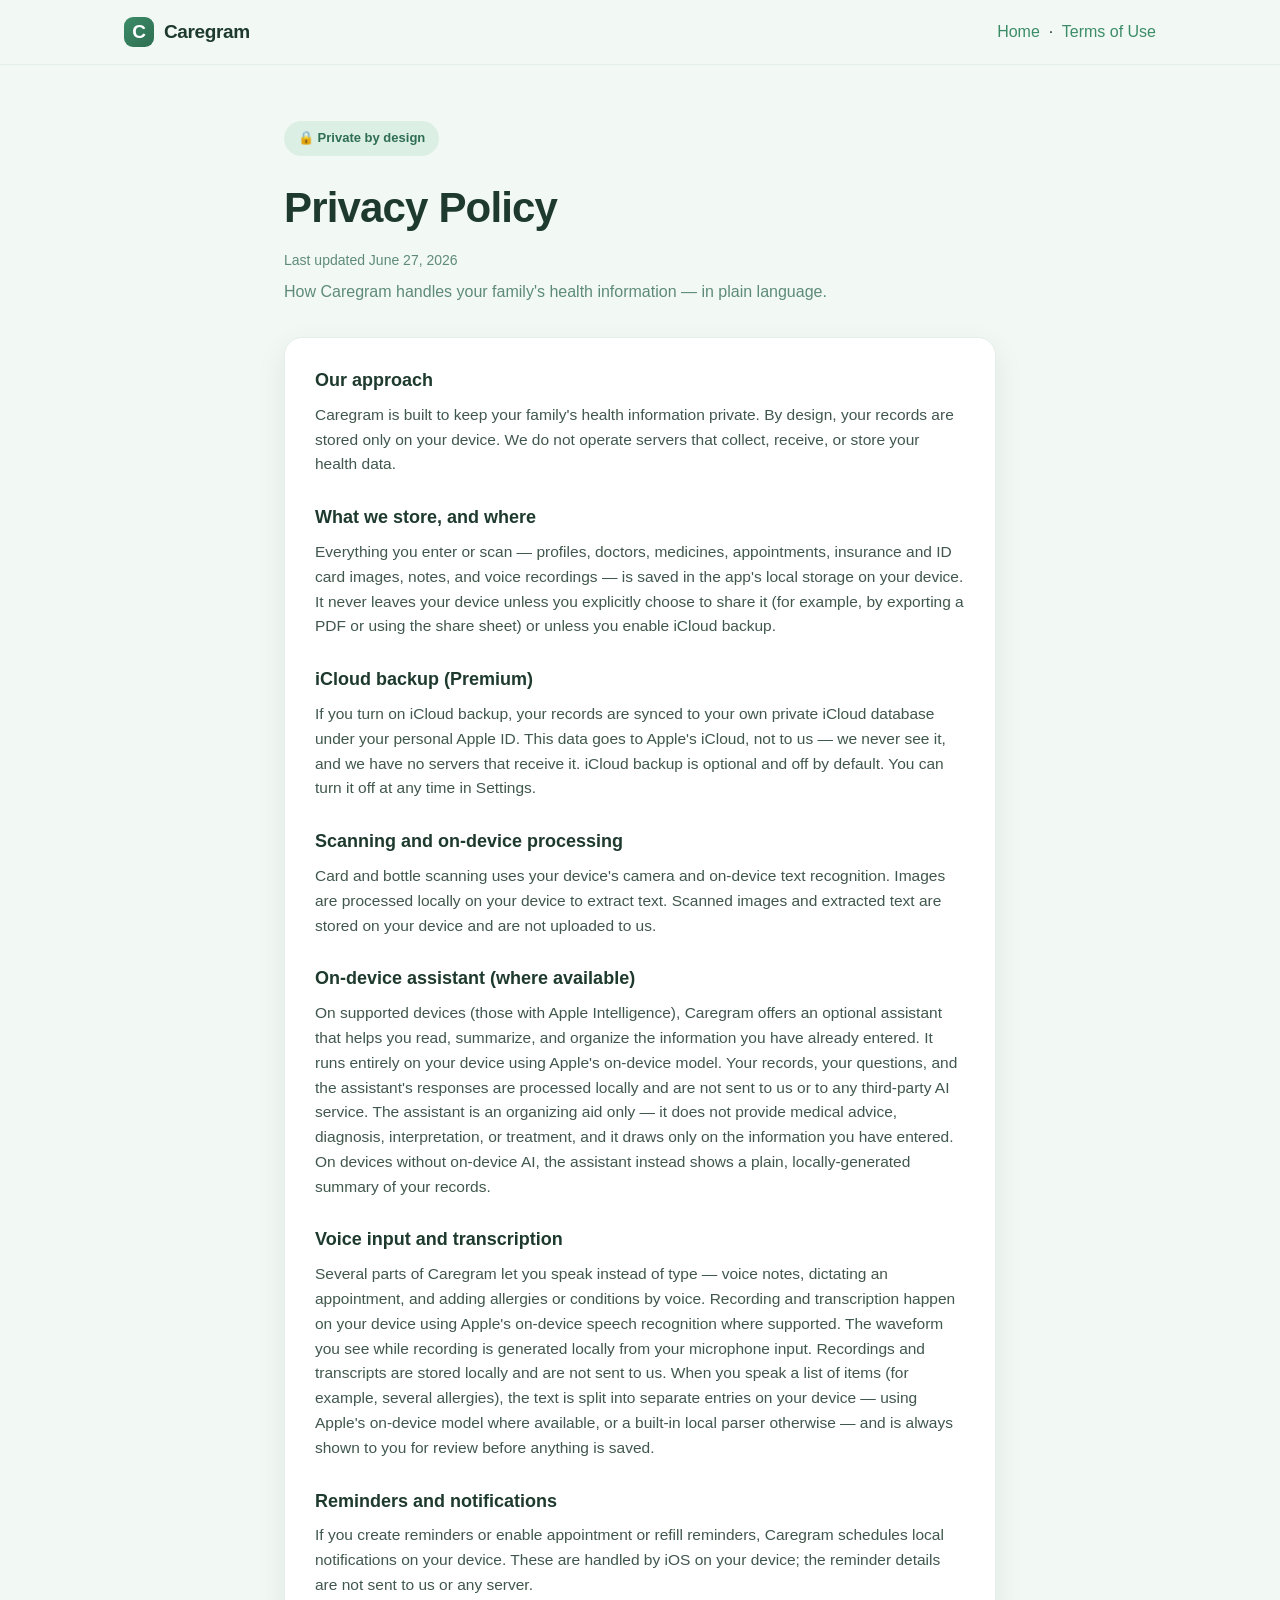
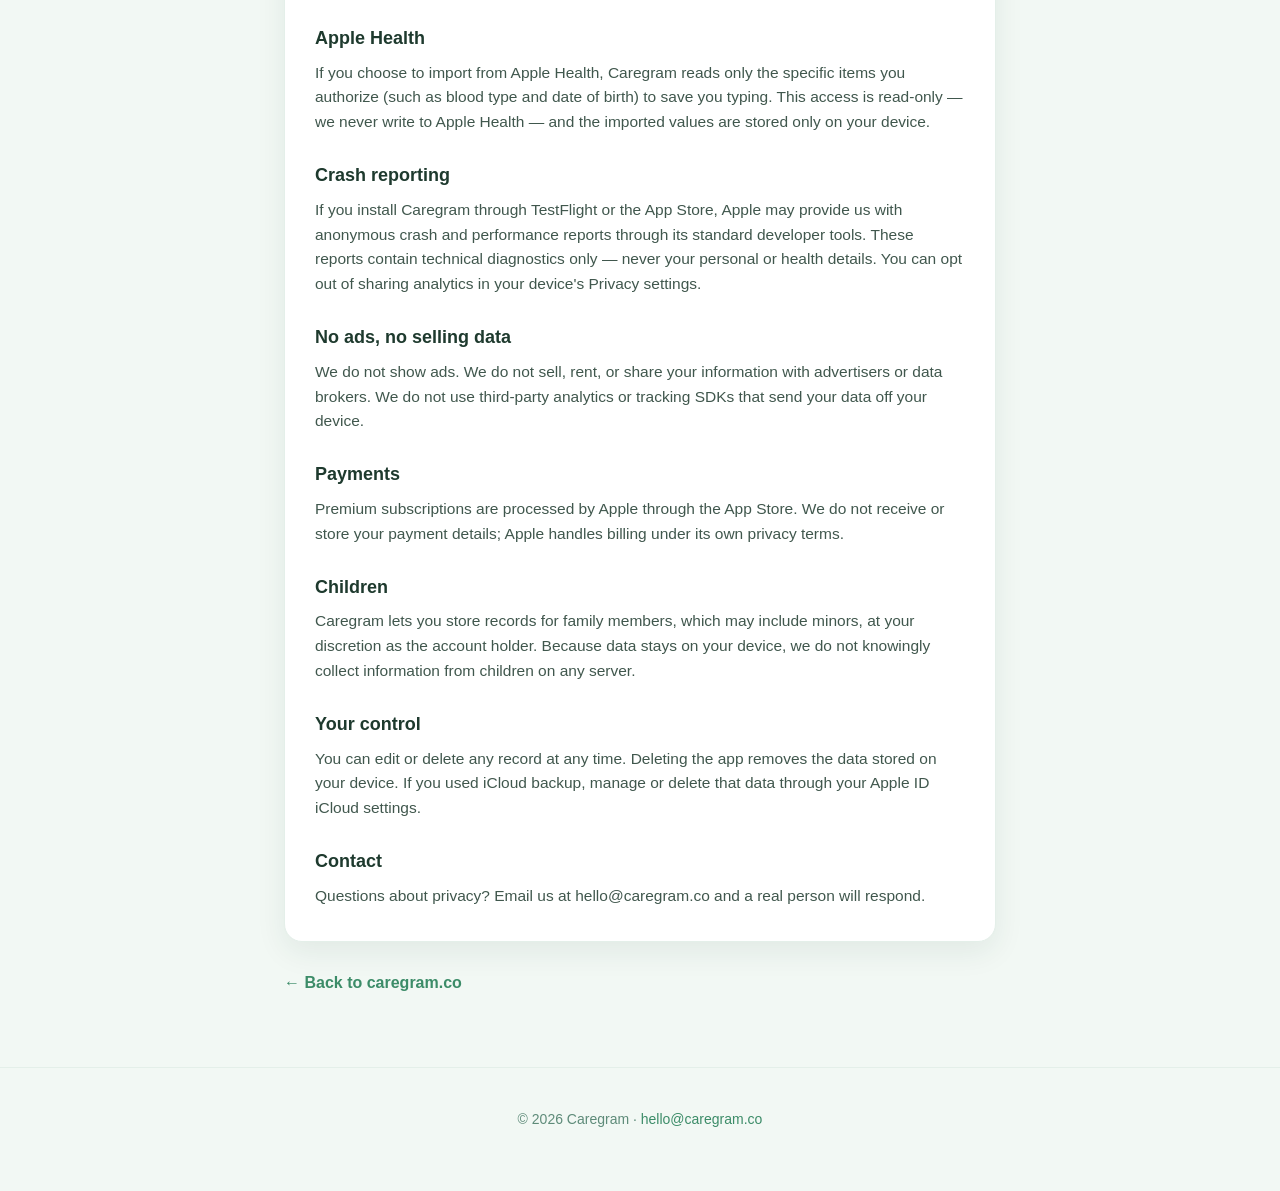
==== privacy.html @ 365a74b4 "added index pages" ====
<!DOCTYPE html>
<html lang="en">
<head>
<meta charset="utf-8">
<meta name="viewport" content="width=device-width, initial-scale=1">
<title>Caregram — Privacy Policy</title>
<meta name="description" content="Caregram Privacy Policy: How Caregram handles your family's health information — in plain language.">
<style>
  :root{--bg:#F2F8F4;--card:#FFFFFF;--ink:#1E3A2E;--sage:#5E8B79;--emerald:#3C8C68;--emerald-dark:#2E6E51;--mint:#DCEFE5;--hairline:#E4EFE9;--shadow:0 10px 30px rgba(30,58,46,.08)}
  *{box-sizing:border-box;margin:0;padding:0}
  html{scroll-behavior:smooth}
  body{font-family:-apple-system,BlinkMacSystemFont,"Segoe UI",Roboto,Helvetica,Arial,sans-serif;color:var(--ink);background:var(--bg);line-height:1.6;-webkit-font-smoothing:antialiased}
  a{color:var(--emerald);text-decoration:none}a:hover{text-decoration:underline}
  .wrap{max-width:760px;margin:0 auto;padding:0 24px}
  header.nav{position:sticky;top:0;z-index:50;background:rgba(242,248,244,.85);backdrop-filter:saturate(160%) blur(12px);border-bottom:1px solid var(--hairline)}
  .nav-inner{display:flex;align-items:center;justify-content:space-between;height:64px;max-width:1080px;margin:0 auto;padding:0 24px}
  .brand{display:flex;align-items:center;gap:10px;font-weight:800;font-size:19px;letter-spacing:-.02em;color:var(--ink)}
  .logo{width:30px;height:30px;border-radius:9px;background:linear-gradient(135deg,var(--emerald),var(--emerald-dark));display:grid;place-items:center;color:#fff;font-weight:800}
  .doc{padding:56px 0 72px}
  .pill{display:inline-flex;align-items:center;gap:8px;background:var(--mint);color:var(--emerald-dark);font-size:13px;font-weight:600;padding:7px 14px;border-radius:999px;margin-bottom:18px}
  h1{font-size:clamp(30px,5vw,42px);letter-spacing:-.02em;margin-bottom:8px;font-weight:800}
  .updated{color:var(--sage);font-size:14px;margin-bottom:8px}
  .intro{color:var(--sage);font-size:16px;margin-bottom:32px}
  .card{background:var(--card);border:1px solid var(--hairline);border-radius:18px;padding:28px 30px;box-shadow:var(--shadow)}
  h2{font-size:18px;margin:26px 0 8px;font-weight:700}
  h2:first-child{margin-top:0}
  p.body{color:rgba(30,58,46,.85);font-size:15.5px;margin-bottom:4px}
  .back{display:inline-flex;align-items:center;gap:6px;margin-top:28px;font-weight:600}
  footer{padding:40px 0 60px;color:var(--sage);font-size:14px;text-align:center;border-top:1px solid var(--hairline)}
</style>
</head>
<body>
<header class="nav">
  <div class="nav-inner">
    <a class="brand" href="/"><span class="logo">C</span> Caregram</a>
    <nav><a href="/">Home</a> &nbsp;·&nbsp; <a href="/terms.html">Terms of Use</a></nav>
  </div>
</header>
<main class="doc">
  <div class="wrap">
    <span class="pill">🔒 Private by design</span>
    <h1>Privacy Policy</h1>
    <p class="updated">Last updated June 27, 2026</p>
    <p class="intro">How Caregram handles your family&#x27;s health information — in plain language.</p>
    <div class="card">
      <h2>Our approach</h2>
      <p class="body">Caregram is built to keep your family&#x27;s health information private. By design, your records are stored only on your device. We do not operate servers that collect, receive, or store your health data.</p>
      <h2>What we store, and where</h2>
      <p class="body">Everything you enter or scan — profiles, doctors, medicines, appointments, insurance and ID card images, notes, and voice recordings — is saved in the app&#x27;s local storage on your device. It never leaves your device unless you explicitly choose to share it (for example, by exporting a PDF or using the share sheet) or unless you enable iCloud backup.</p>
      <h2>iCloud backup (Premium)</h2>
      <p class="body">If you turn on iCloud backup, your records are synced to your own private iCloud database under your personal Apple ID. This data goes to Apple&#x27;s iCloud, not to us — we never see it, and we have no servers that receive it. iCloud backup is optional and off by default. You can turn it off at any time in Settings.</p>
      <h2>Scanning and on-device processing</h2>
      <p class="body">Card and bottle scanning uses your device&#x27;s camera and on-device text recognition. Images are processed locally on your device to extract text. Scanned images and extracted text are stored on your device and are not uploaded to us.</p>
      <h2>On-device assistant (where available)</h2>
      <p class="body">On supported devices (those with Apple Intelligence), Caregram offers an optional assistant that helps you read, summarize, and organize the information you have already entered. It runs entirely on your device using Apple&#x27;s on-device model. Your records, your questions, and the assistant&#x27;s responses are processed locally and are not sent to us or to any third-party AI service. The assistant is an organizing aid only — it does not provide medical advice, diagnosis, interpretation, or treatment, and it draws only on the information you have entered. On devices without on-device AI, the assistant instead shows a plain, locally-generated summary of your records.</p>
      <h2>Voice input and transcription</h2>
      <p class="body">Several parts of Caregram let you speak instead of type — voice notes, dictating an appointment, and adding allergies or conditions by voice. Recording and transcription happen on your device using Apple&#x27;s on-device speech recognition where supported. The waveform you see while recording is generated locally from your microphone input. Recordings and transcripts are stored locally and are not sent to us. When you speak a list of items (for example, several allergies), the text is split into separate entries on your device — using Apple&#x27;s on-device model where available, or a built-in local parser otherwise — and is always shown to you for review before anything is saved.</p>
      <h2>Reminders and notifications</h2>
      <p class="body">If you create reminders or enable appointment or refill reminders, Caregram schedules local notifications on your device. These are handled by iOS on your device; the reminder details are not sent to us or any server.</p>
      <h2>Apple Health</h2>
      <p class="body">If you choose to import from Apple Health, Caregram reads only the specific items you authorize (such as blood type and date of birth) to save you typing. This access is read-only — we never write to Apple Health — and the imported values are stored only on your device.</p>
      <h2>Crash reporting</h2>
      <p class="body">If you install Caregram through TestFlight or the App Store, Apple may provide us with anonymous crash and performance reports through its standard developer tools. These reports contain technical diagnostics only — never your personal or health details. You can opt out of sharing analytics in your device&#x27;s Privacy settings.</p>
      <h2>No ads, no selling data</h2>
      <p class="body">We do not show ads. We do not sell, rent, or share your information with advertisers or data brokers. We do not use third-party analytics or tracking SDKs that send your data off your device.</p>
      <h2>Payments</h2>
      <p class="body">Premium subscriptions are processed by Apple through the App Store. We do not receive or store your payment details; Apple handles billing under its own privacy terms.</p>
      <h2>Children</h2>
      <p class="body">Caregram lets you store records for family members, which may include minors, at your discretion as the account holder. Because data stays on your device, we do not knowingly collect information from children on any server.</p>
      <h2>Your control</h2>
      <p class="body">You can edit or delete any record at any time. Deleting the app removes the data stored on your device. If you used iCloud backup, manage or delete that data through your Apple ID iCloud settings.</p>
      <h2>Contact</h2>
      <p class="body">Questions about privacy? Email us at hello@caregram.co and a real person will respond.</p>
    </div>
    <a class="back" href="/">← Back to caregram.co</a>
  </div>
</main>
<footer>
  <div class="wrap">© 2026 Caregram · <a href="mailto:hello@caregram.co">hello@caregram.co</a></div>
</footer>
</body>
</html>
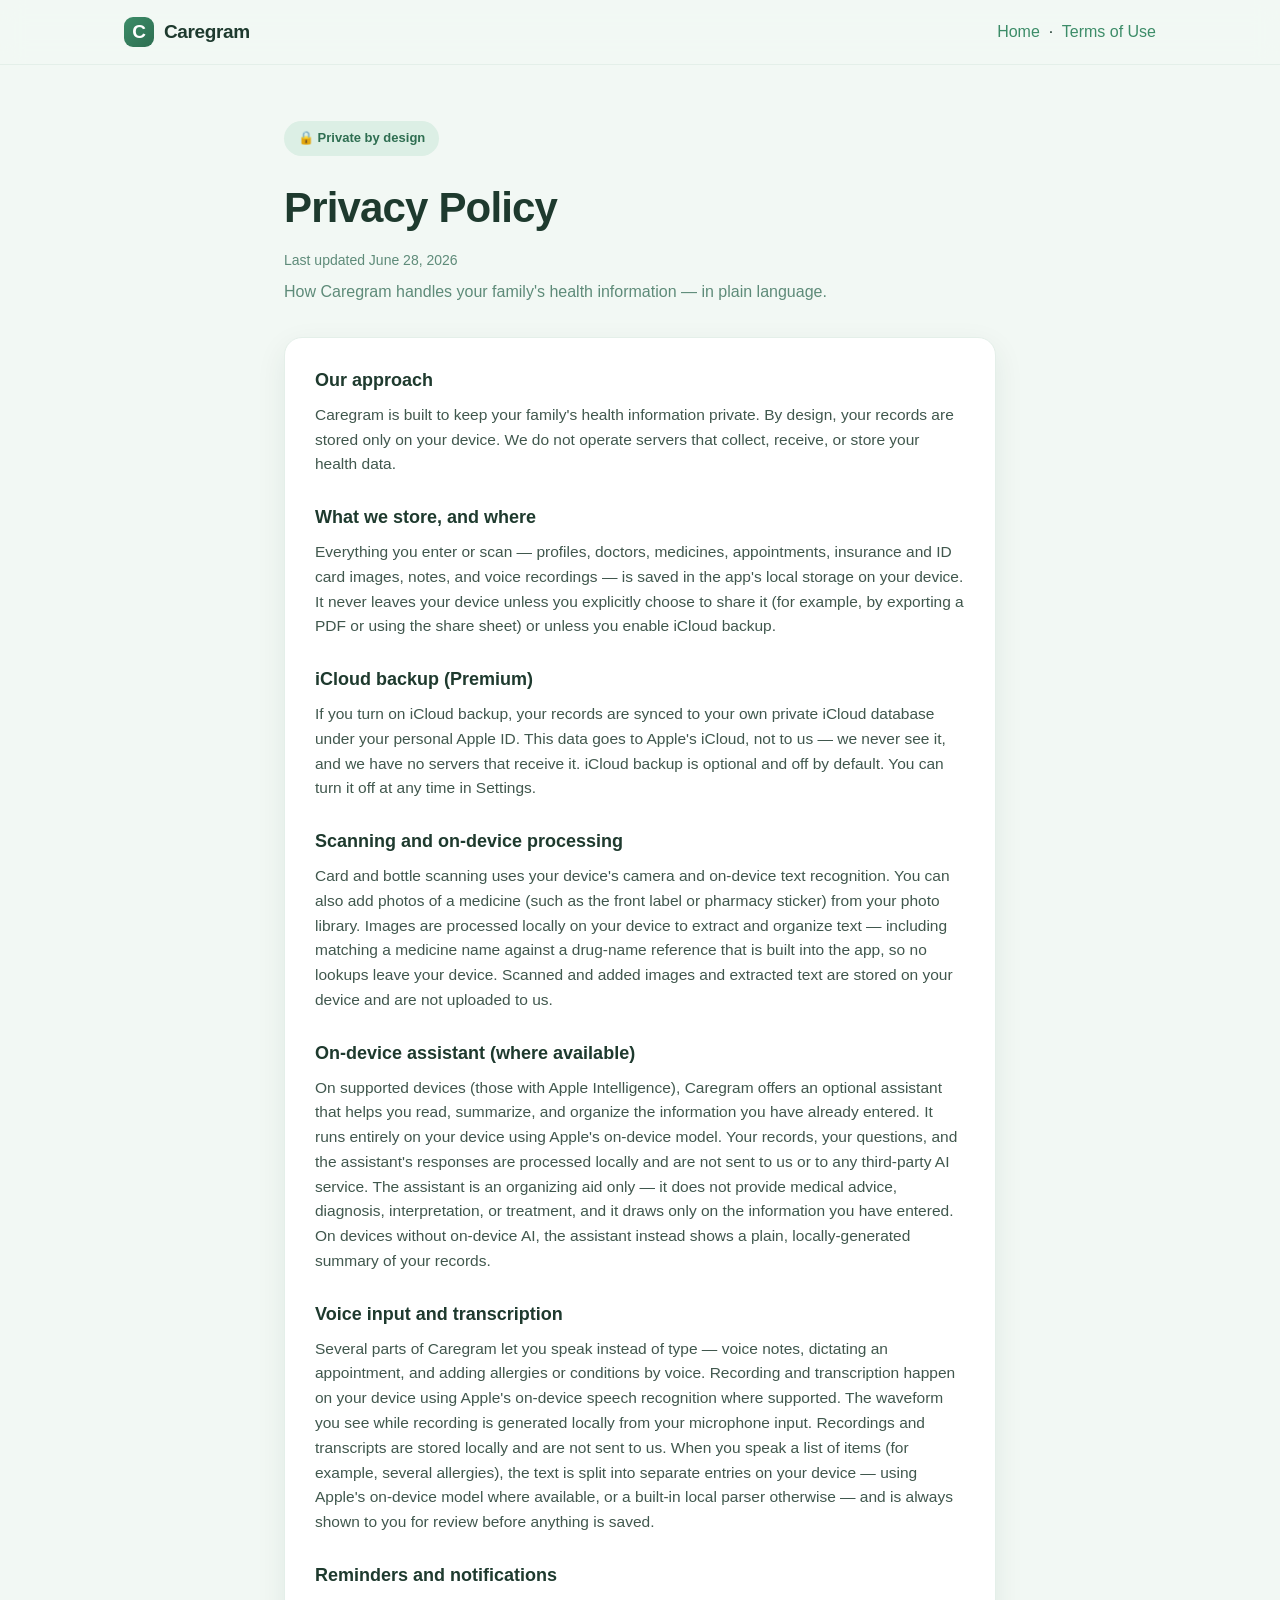
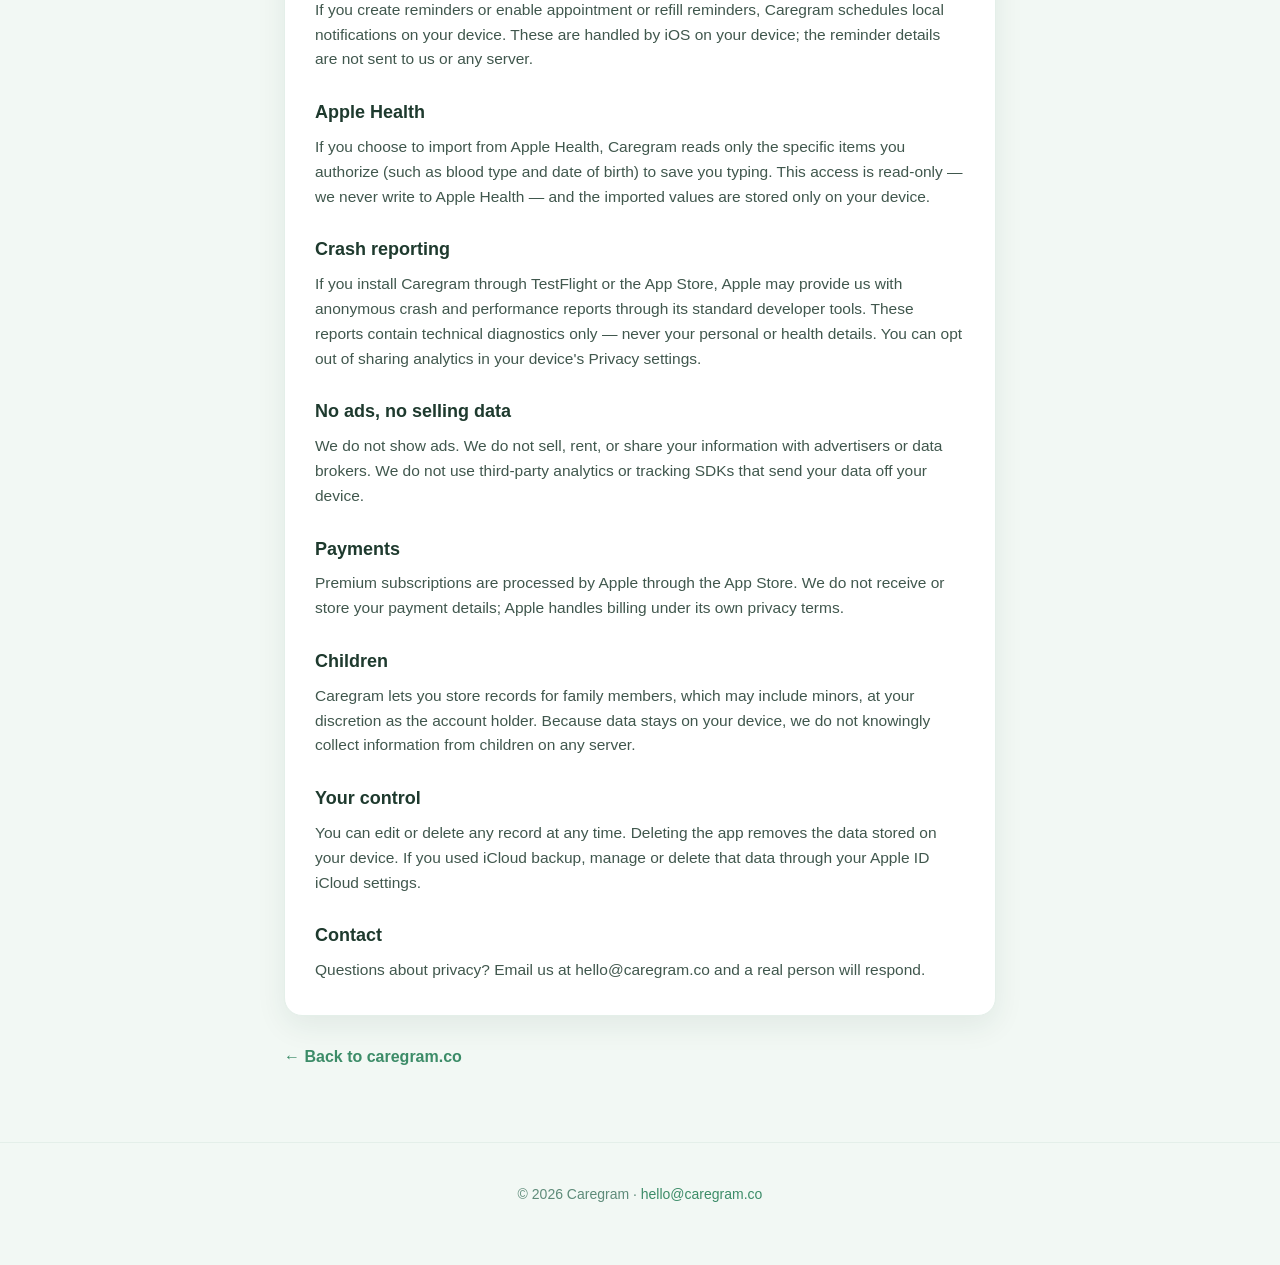
==== commit 9e36fac2: "updated privacy for v1.1" ====
--- a/privacy.html
+++ b/privacy.html
@@ -32,15 +32,15 @@
 <body>
 <header class="nav">
   <div class="nav-inner">
-    <a class="brand" href="/"><span class="logo">C</span> Caregram</a>
-    <nav><a href="/">Home</a> &nbsp;·&nbsp; <a href="/terms.html">Terms of Use</a></nav>
+    <a class="brand" href="index.html"><span class="logo">C</span> Caregram</a>
+    <nav><a href="index.html">Home</a> &nbsp;·&nbsp; <a href="terms.html">Terms of Use</a></nav>
   </div>
 </header>
 <main class="doc">
   <div class="wrap">
     <span class="pill">🔒 Private by design</span>
     <h1>Privacy Policy</h1>
-    <p class="updated">Last updated June 27, 2026</p>
+    <p class="updated">Last updated June 28, 2026</p>
     <p class="intro">How Caregram handles your family&#x27;s health information — in plain language.</p>
     <div class="card">
       <h2>Our approach</h2>
@@ -50,7 +50,7 @@
       <h2>iCloud backup (Premium)</h2>
       <p class="body">If you turn on iCloud backup, your records are synced to your own private iCloud database under your personal Apple ID. This data goes to Apple&#x27;s iCloud, not to us — we never see it, and we have no servers that receive it. iCloud backup is optional and off by default. You can turn it off at any time in Settings.</p>
       <h2>Scanning and on-device processing</h2>
-      <p class="body">Card and bottle scanning uses your device&#x27;s camera and on-device text recognition. Images are processed locally on your device to extract text. Scanned images and extracted text are stored on your device and are not uploaded to us.</p>
+      <p class="body">Card and bottle scanning uses your device&#x27;s camera and on-device text recognition. You can also add photos of a medicine (such as the front label or pharmacy sticker) from your photo library. Images are processed locally on your device to extract and organize text — including matching a medicine name against a drug-name reference that is built into the app, so no lookups leave your device. Scanned and added images and extracted text are stored on your device and are not uploaded to us.</p>
       <h2>On-device assistant (where available)</h2>
       <p class="body">On supported devices (those with Apple Intelligence), Caregram offers an optional assistant that helps you read, summarize, and organize the information you have already entered. It runs entirely on your device using Apple&#x27;s on-device model. Your records, your questions, and the assistant&#x27;s responses are processed locally and are not sent to us or to any third-party AI service. The assistant is an organizing aid only — it does not provide medical advice, diagnosis, interpretation, or treatment, and it draws only on the information you have entered. On devices without on-device AI, the assistant instead shows a plain, locally-generated summary of your records.</p>
       <h2>Voice input and transcription</h2>
@@ -72,7 +72,7 @@
       <h2>Contact</h2>
       <p class="body">Questions about privacy? Email us at hello@caregram.co and a real person will respond.</p>
     </div>
-    <a class="back" href="/">← Back to caregram.co</a>
+    <a class="back" href="index.html">← Back to caregram.co</a>
   </div>
 </main>
 <footer>
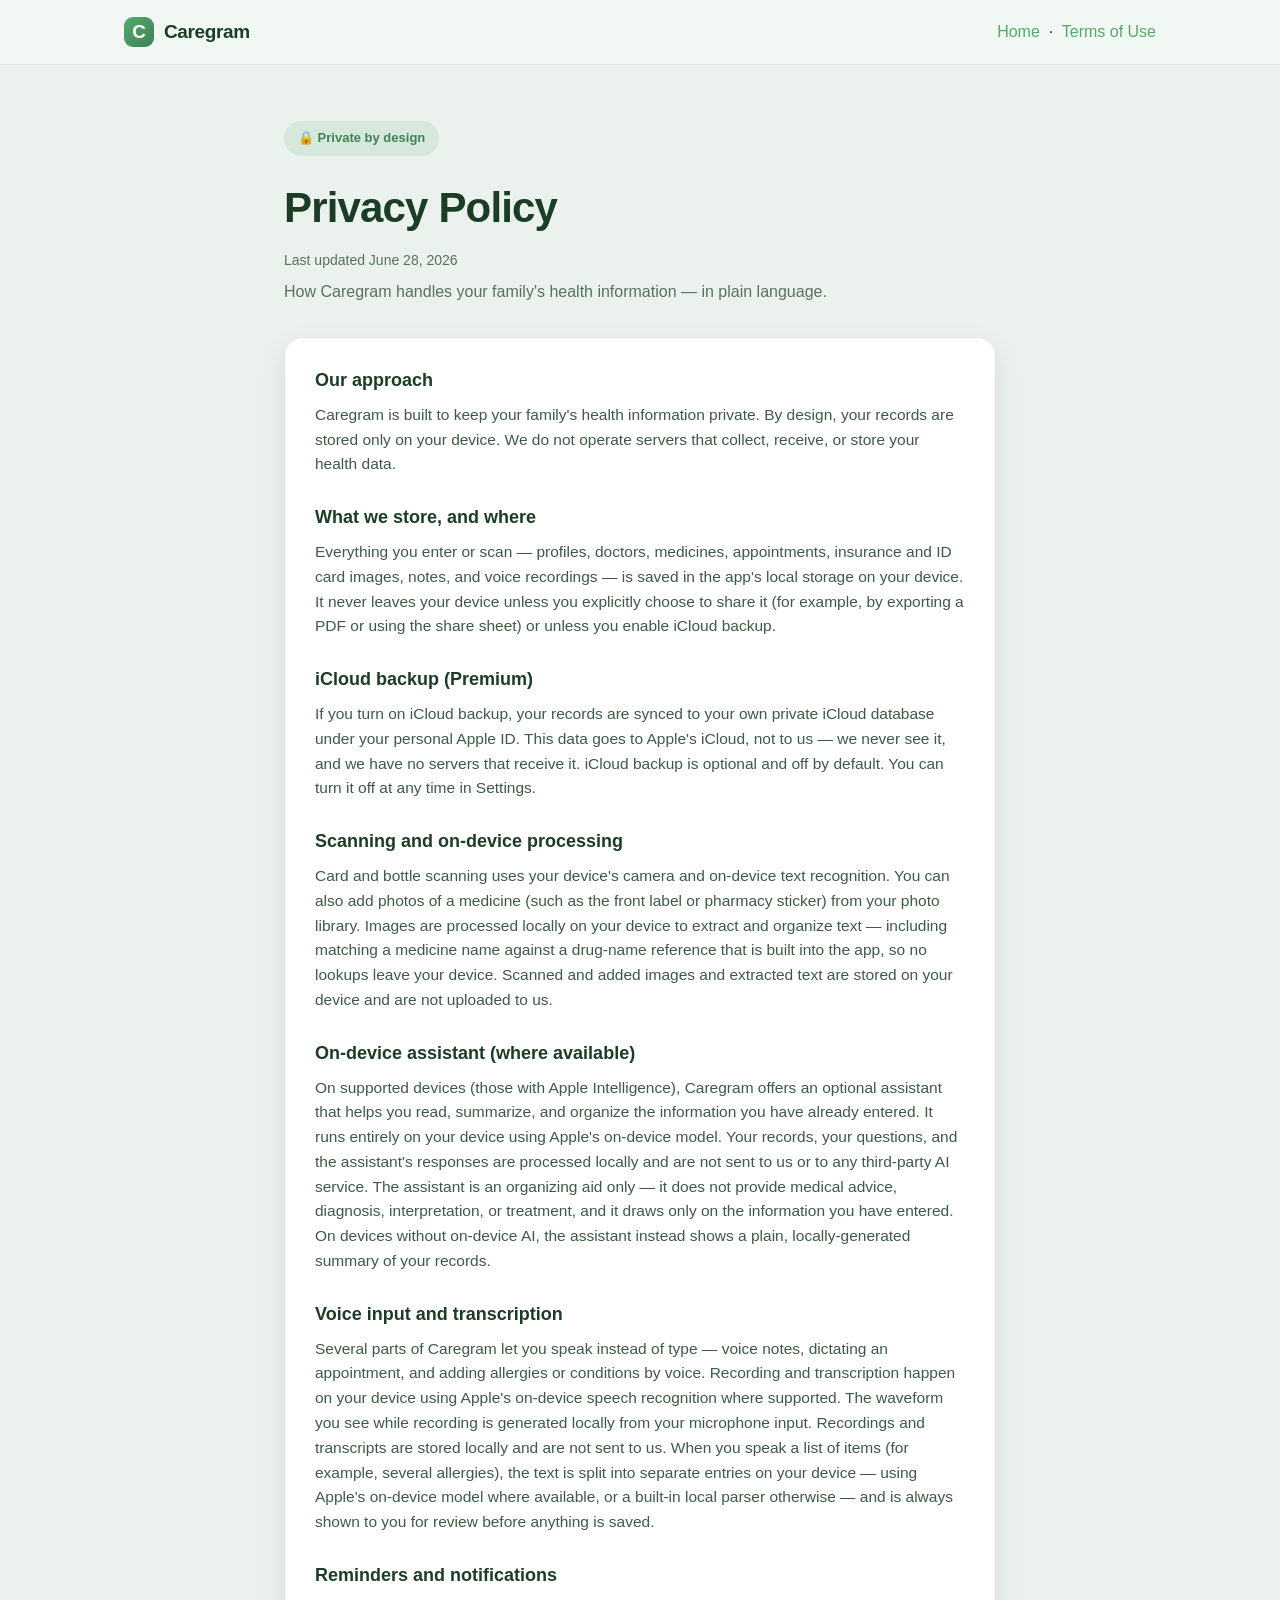
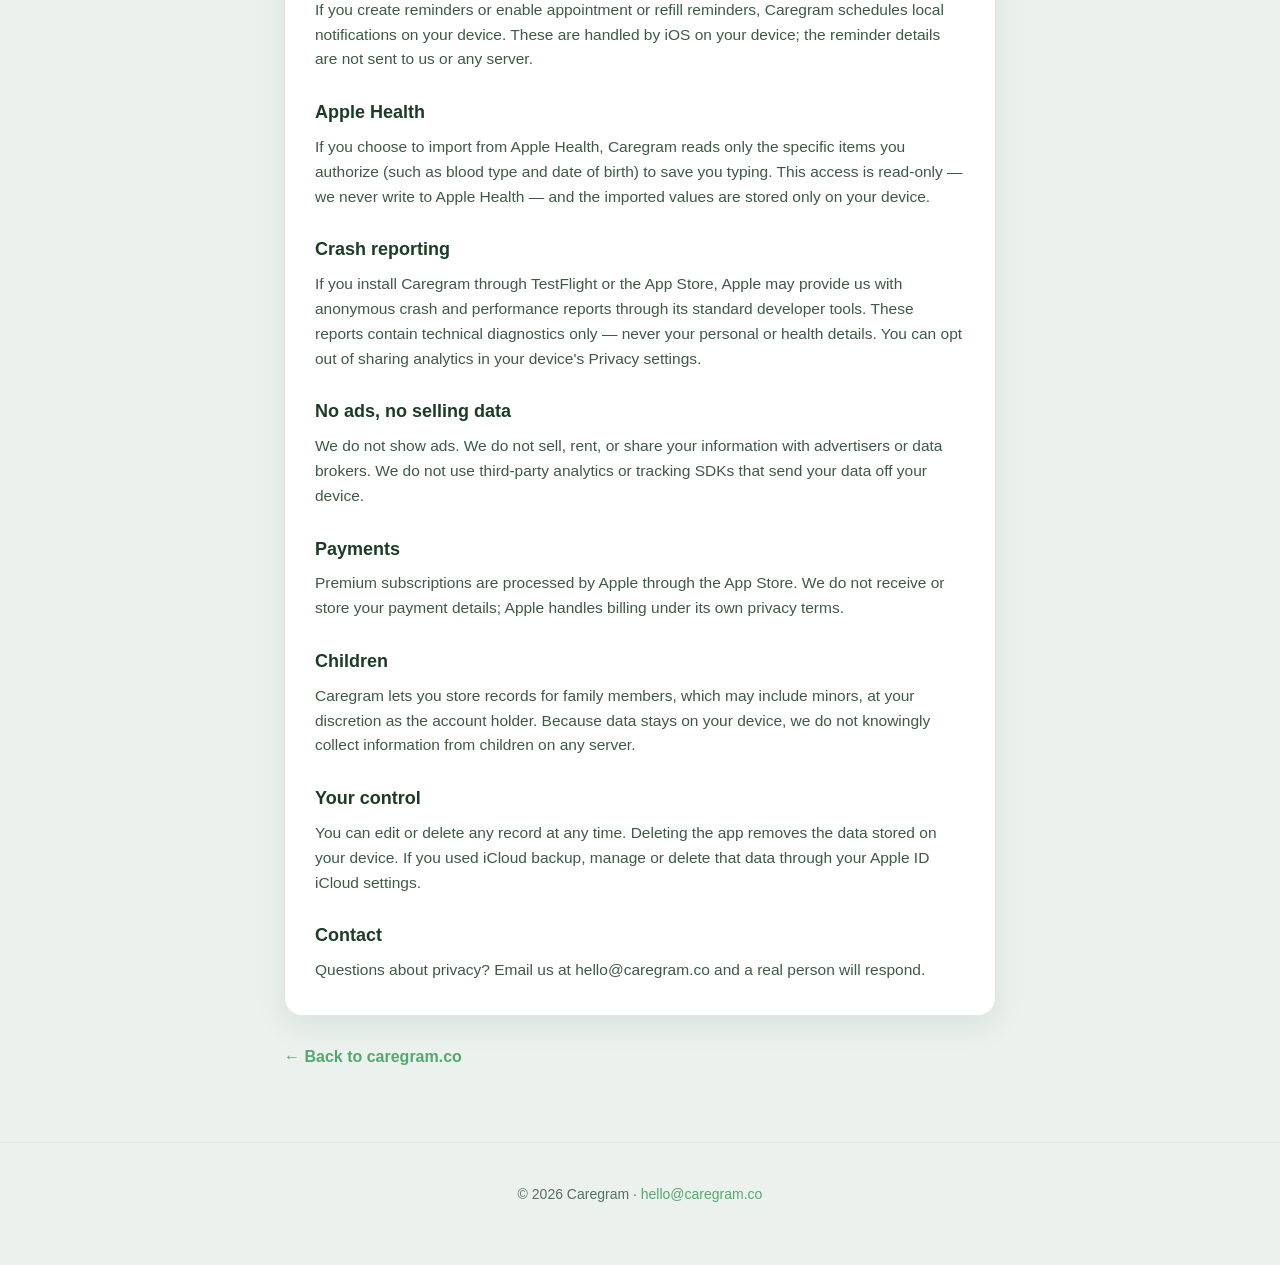
==== commit 9646305c: "updated the website theme" ====
--- a/privacy.html
+++ b/privacy.html
@@ -6,7 +6,7 @@
 <title>Caregram — Privacy Policy</title>
 <meta name="description" content="Caregram Privacy Policy: How Caregram handles your family's health information — in plain language.">
 <style>
-  :root{--bg:#F2F8F4;--card:#FFFFFF;--ink:#1E3A2E;--sage:#5E8B79;--emerald:#3C8C68;--emerald-dark:#2E6E51;--mint:#DCEFE5;--hairline:#E4EFE9;--shadow:0 10px 30px rgba(30,58,46,.08)}
+  :root{--bg:#EBF1ED;--card:#FFFFFF;--ink:#1B3D25;--sage:#58715F;--emerald:#55A86C;--emerald-dark:#3E8355;--mint:#D6E8DC;--hairline:#E1E7E2;--shadow:0 10px 30px rgba(27,61,37,.08)}
   *{box-sizing:border-box;margin:0;padding:0}
   html{scroll-behavior:smooth}
   body{font-family:-apple-system,BlinkMacSystemFont,"Segoe UI",Roboto,Helvetica,Arial,sans-serif;color:var(--ink);background:var(--bg);line-height:1.6;-webkit-font-smoothing:antialiased}
@@ -24,7 +24,7 @@
   .card{background:var(--card);border:1px solid var(--hairline);border-radius:18px;padding:28px 30px;box-shadow:var(--shadow)}
   h2{font-size:18px;margin:26px 0 8px;font-weight:700}
   h2:first-child{margin-top:0}
-  p.body{color:rgba(30,58,46,.85);font-size:15.5px;margin-bottom:4px}
+  p.body{color:rgba(27,61,37,.85);font-size:15.5px;margin-bottom:4px}
   .back{display:inline-flex;align-items:center;gap:6px;margin-top:28px;font-weight:600}
   footer{padding:40px 0 60px;color:var(--sage);font-size:14px;text-align:center;border-top:1px solid var(--hairline)}
 </style>
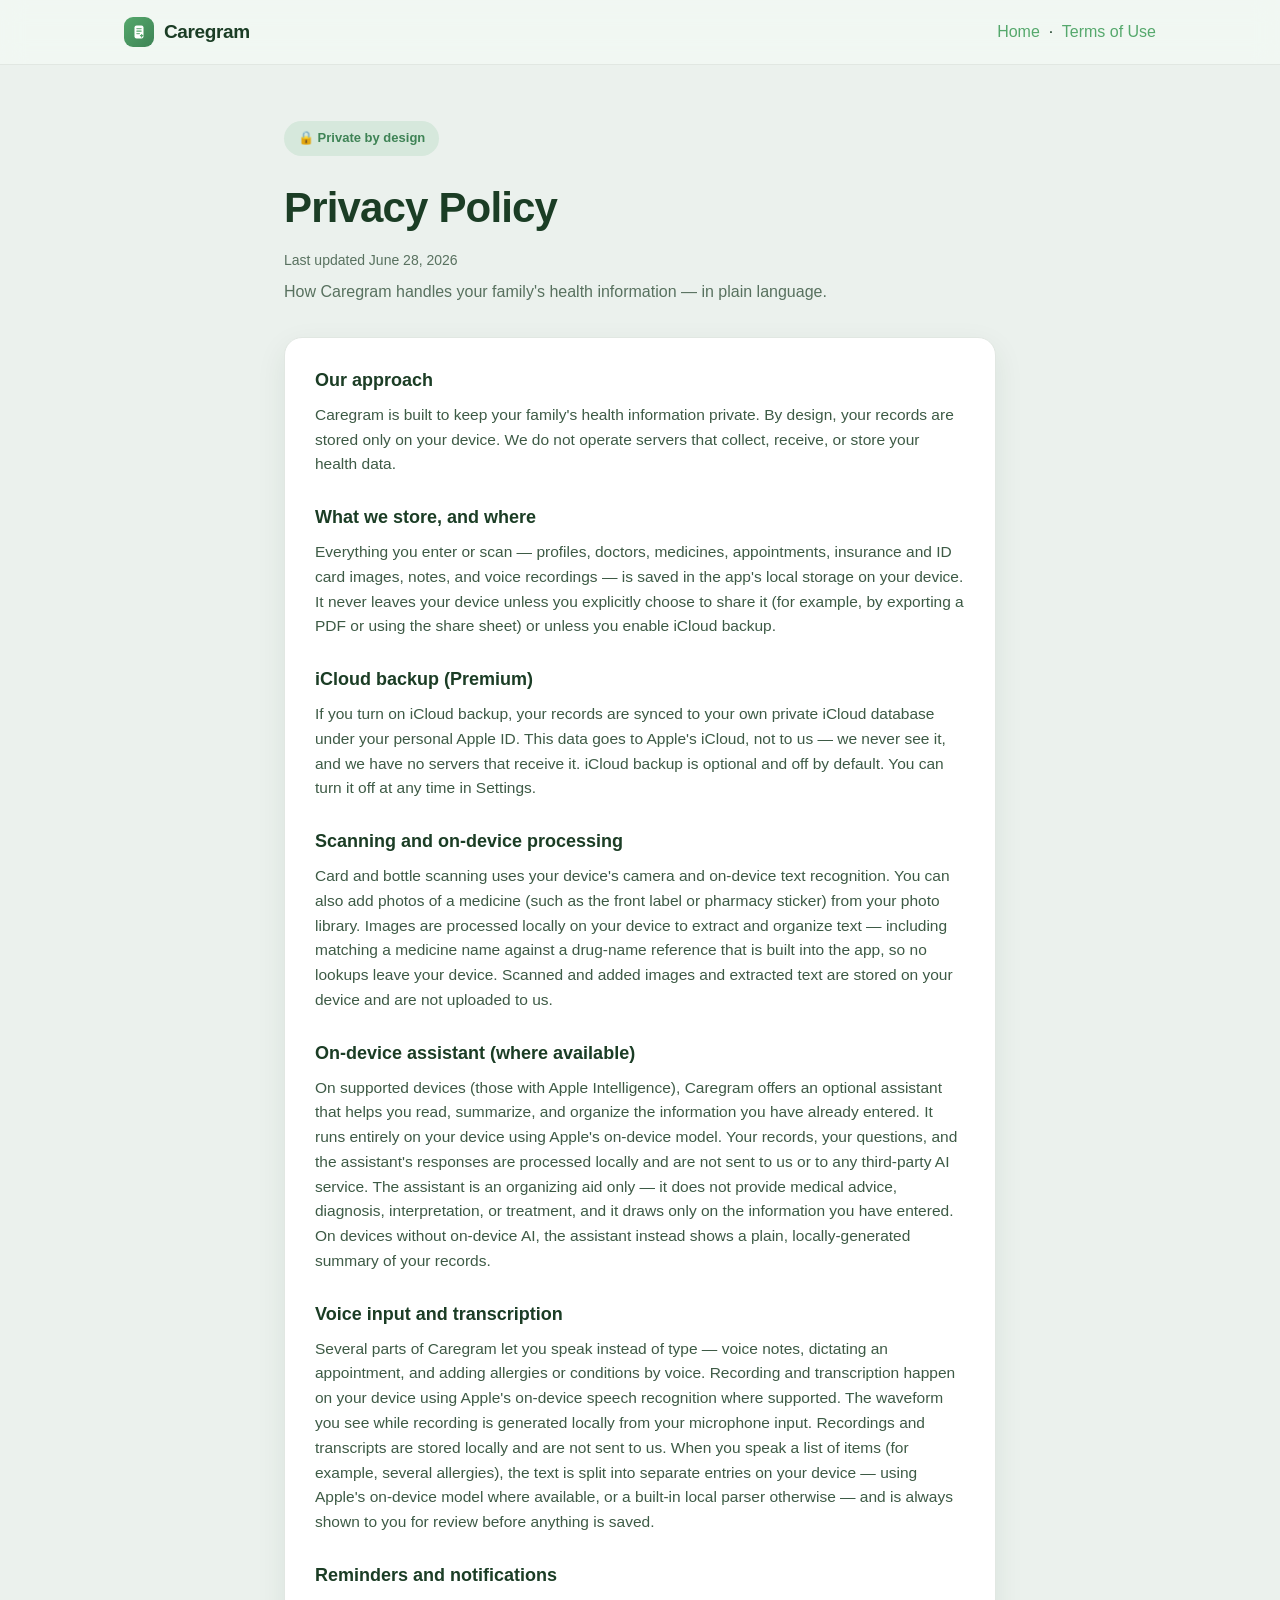
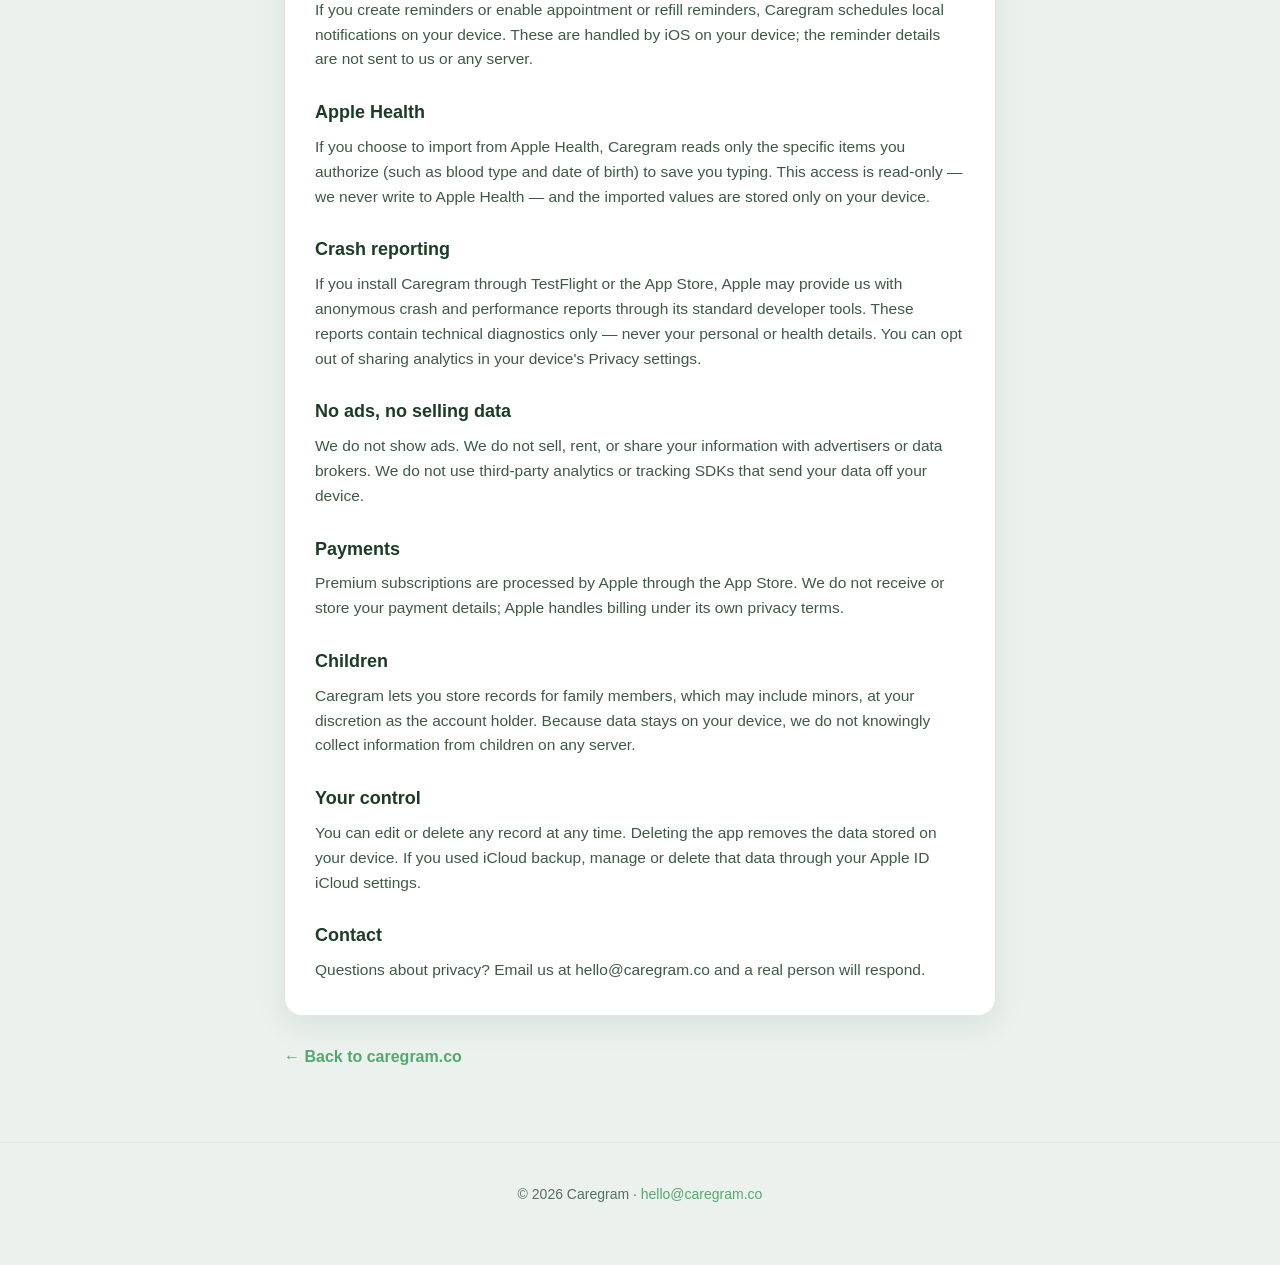
==== commit cf2104af: "added favicons and updated site to fix with premium items" ====
--- a/privacy.html
+++ b/privacy.html
@@ -2,11 +2,16 @@
 <html lang="en">
 <head>
 <meta charset="utf-8">
+<link rel="icon" href="favicon.svg" type="image/svg+xml">
+<link rel="icon" type="image/png" sizes="32x32" href="favicon-32.png">
+<link rel="icon" type="image/png" sizes="16x16" href="favicon-16.png">
+<link rel="apple-touch-icon" sizes="180x180" href="apple-touch-icon.png">
+<meta name="theme-color" content="#55A86C">
 <meta name="viewport" content="width=device-width, initial-scale=1">
 <title>Caregram — Privacy Policy</title>
 <meta name="description" content="Caregram Privacy Policy: How Caregram handles your family's health information — in plain language.">
 <style>
-  :root{--bg:#EBF1ED;--card:#FFFFFF;--ink:#1B3D25;--sage:#58715F;--emerald:#55A86C;--emerald-dark:#3E8355;--mint:#D6E8DC;--hairline:#E1E7E2;--shadow:0 10px 30px rgba(27,61,37,.08)}
+  :root{--bg:#EBF1ED;--card:#FFFFFF;--ink:#1B3D25;--sage:#58715F;--emerald:#55A86C;--emerald-dark:#3E8355;--mint:#D6E8DC;--hairline:#E1E7E2;--shadow:0 10px 30px rgba(27,61,37,.08)}@media (prefers-color-scheme: dark){:root{--bg:#0F1712;--card:#18231C;--ink:#EAF2EC;--sage:#9DB4A5;--emerald:#6FC088;--emerald-dark:#5AA873;--mint:#26332B;--hairline:#28362D;--shadow:0 10px 30px rgba(0,0,0,.45)}}
   *{box-sizing:border-box;margin:0;padding:0}
   html{scroll-behavior:smooth}
   body{font-family:-apple-system,BlinkMacSystemFont,"Segoe UI",Roboto,Helvetica,Arial,sans-serif;color:var(--ink);background:var(--bg);line-height:1.6;-webkit-font-smoothing:antialiased}
@@ -15,6 +20,7 @@
   header.nav{position:sticky;top:0;z-index:50;background:rgba(242,248,244,.85);backdrop-filter:saturate(160%) blur(12px);border-bottom:1px solid var(--hairline)}
   .nav-inner{display:flex;align-items:center;justify-content:space-between;height:64px;max-width:1080px;margin:0 auto;padding:0 24px}
   .brand{display:flex;align-items:center;gap:10px;font-weight:800;font-size:19px;letter-spacing:-.02em;color:var(--ink)}
+  .logo svg{width:20px;height:20px;display:block}
   .logo{width:30px;height:30px;border-radius:9px;background:linear-gradient(135deg,var(--emerald),var(--emerald-dark));display:grid;place-items:center;color:#fff;font-weight:800}
   .doc{padding:56px 0 72px}
   .pill{display:inline-flex;align-items:center;gap:8px;background:var(--mint);color:var(--emerald-dark);font-size:13px;font-weight:600;padding:7px 14px;border-radius:999px;margin-bottom:18px}
@@ -32,7 +38,7 @@
 <body>
 <header class="nav">
   <div class="nav-inner">
-    <a class="brand" href="index.html"><span class="logo">C</span> Caregram</a>
+    <a class="brand" href="index.html"><span class="logo"><svg viewBox="0 0 40 40" xmlns="http://www.w3.org/2000/svg"><rect x="11" y="7" width="18" height="26" rx="4" fill="#fff"/><rect x="14.5" y="12" width="11" height="2.4" rx="1.2" fill="#7BB48B"/><rect x="14.5" y="17" width="11" height="2.4" rx="1.2" fill="#55A86C"/><rect x="14.5" y="22" width="7.5" height="2.4" rx="1.2" fill="#7BB48B"/><rect x="24" y="24" width="2.4" height="7" rx="1" fill="#55A86C"/><rect x="21.8" y="26.2" width="7" height="2.4" rx="1" fill="#55A86C"/></svg></span> Caregram</a>
     <nav><a href="index.html">Home</a> &nbsp;·&nbsp; <a href="terms.html">Terms of Use</a></nav>
   </div>
 </header>
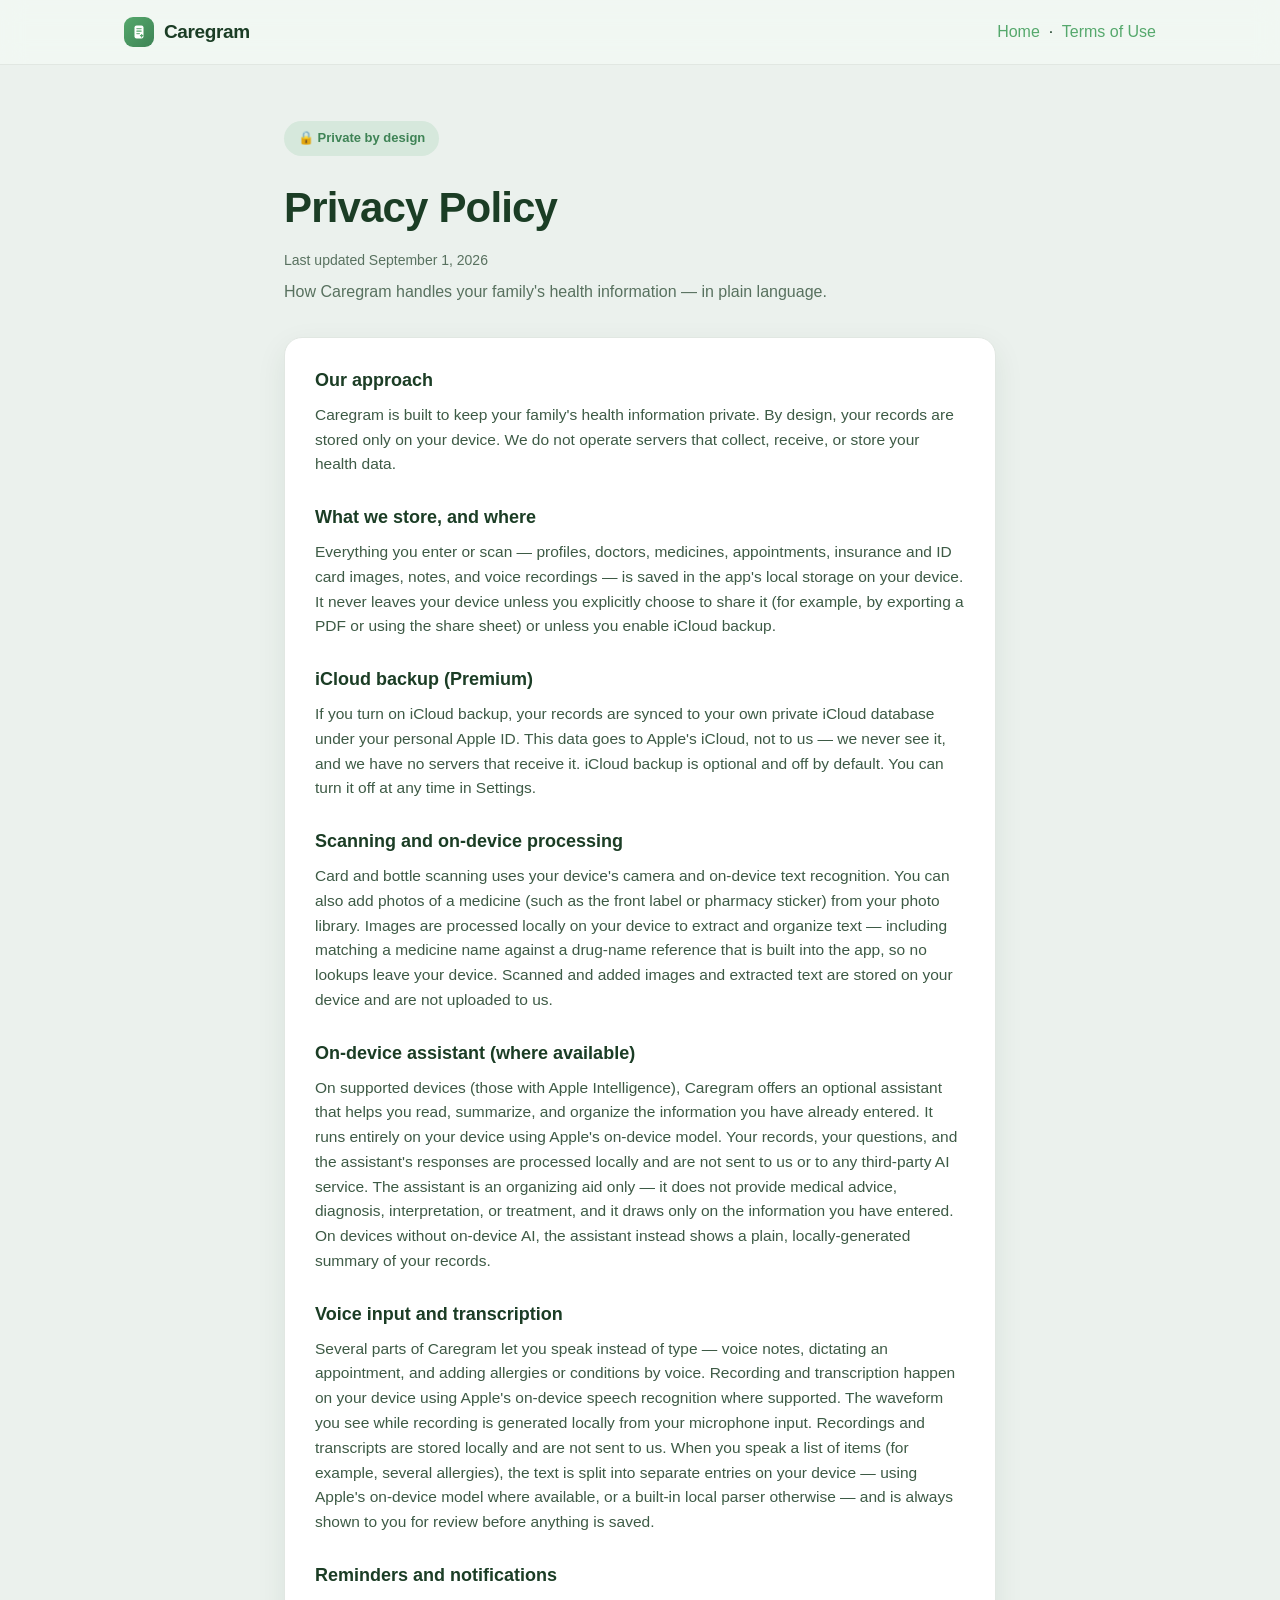
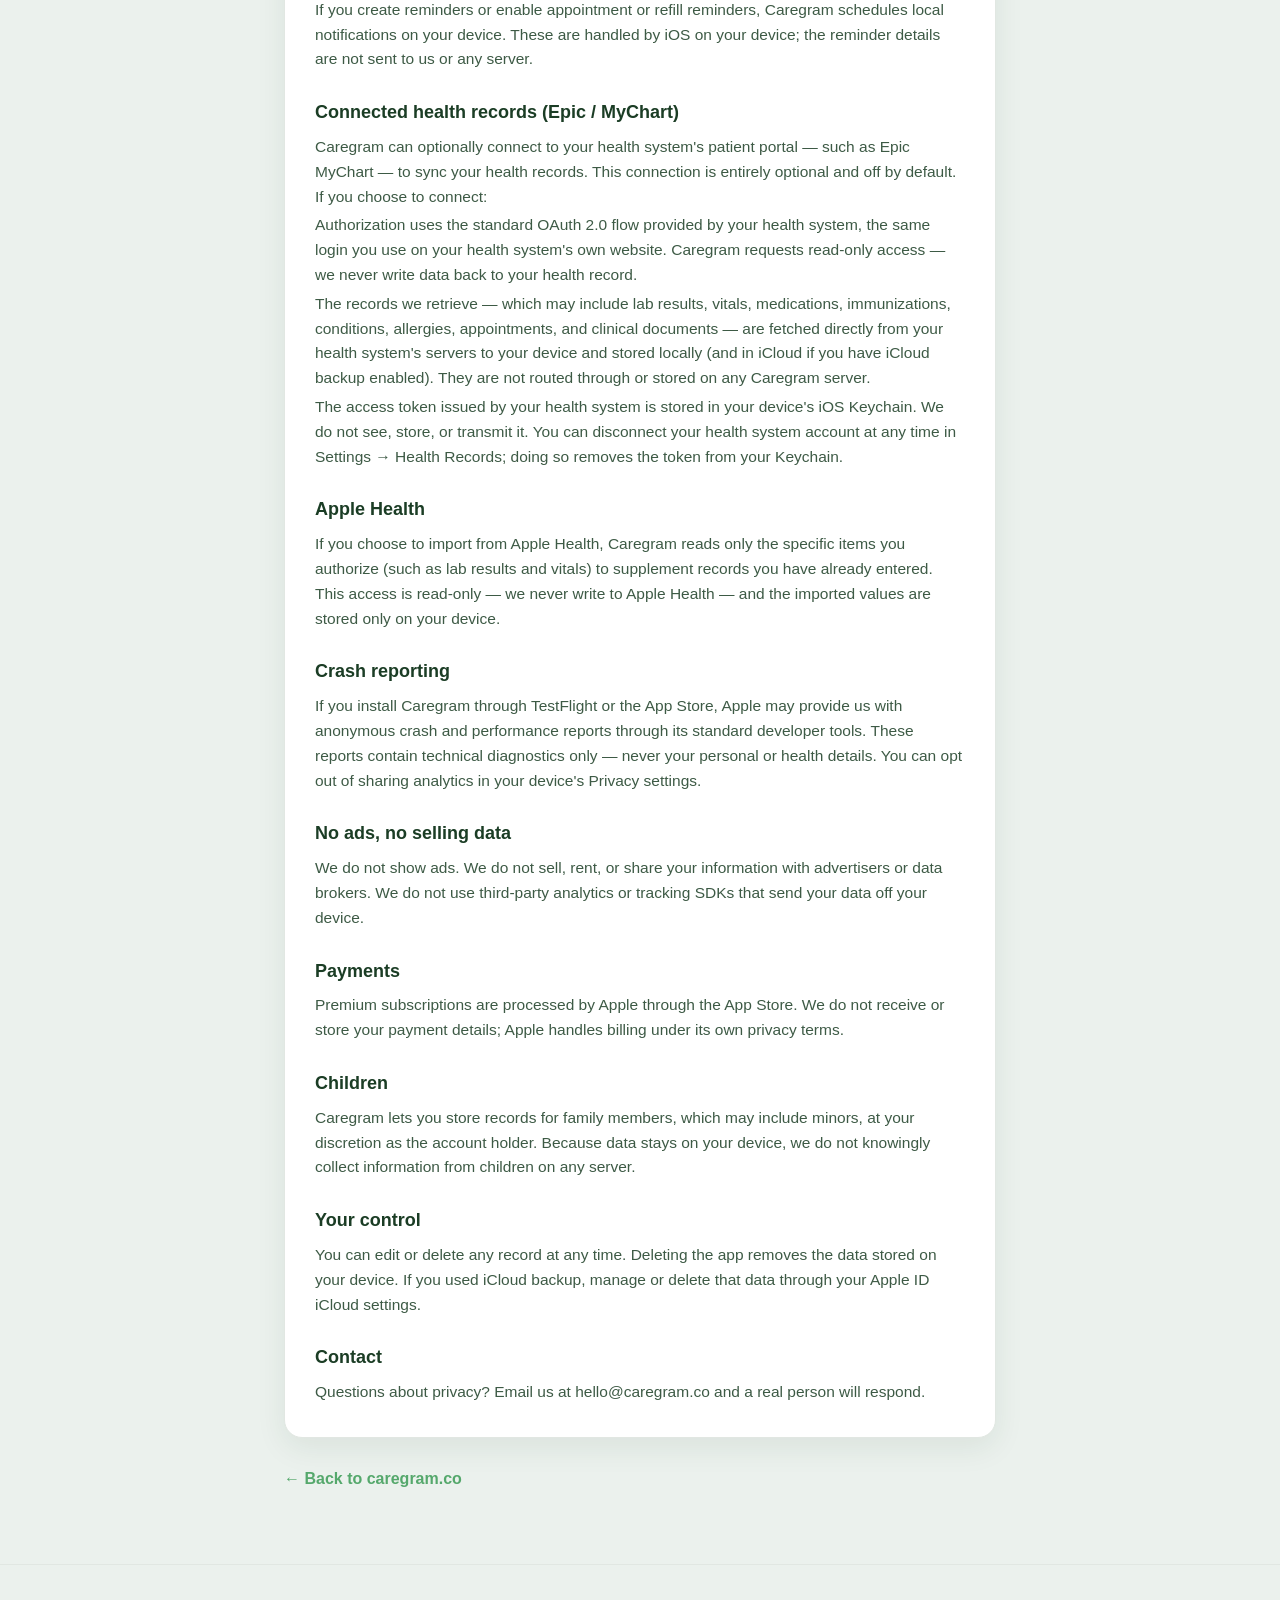
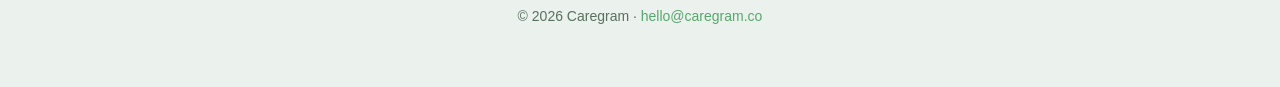
==== commit d71983d4: "Update privacy policy: add Epic/MyChart FHIR section, bump date to Sep 1 2026 - Add "Connected healt" ====
--- a/privacy.html
+++ b/privacy.html
@@ -7,6 +7,15 @@
 <link rel="icon" type="image/png" sizes="16x16" href="favicon-16.png">
 <link rel="apple-touch-icon" sizes="180x180" href="apple-touch-icon.png">
 <meta name="theme-color" content="#55A86C">
+<meta property="og:type" content="website">
+<meta property="og:title" content="Caregram — Your family's health, kept private">
+<meta property="og:description" content="Offline health records for the whole family. Doctors, medicines, allergies, insurance cards, and emergency info — stored on your device, never on our servers.">
+<meta property="og:image" content="https://caregram.co/og-image.png">
+<meta property="og:url" content="https://caregram.co/">
+<meta name="twitter:card" content="summary_large_image">
+<meta name="twitter:title" content="Caregram — Your family's health, kept private">
+<meta name="twitter:description" content="Offline health records for the whole family, stored on your device — never on our servers.">
+<meta name="twitter:image" content="https://caregram.co/og-image.png">
 <meta name="viewport" content="width=device-width, initial-scale=1">
 <title>Caregram — Privacy Policy</title>
 <meta name="description" content="Caregram Privacy Policy: How Caregram handles your family's health information — in plain language.">
@@ -46,7 +55,7 @@
   <div class="wrap">
     <span class="pill">🔒 Private by design</span>
     <h1>Privacy Policy</h1>
-    <p class="updated">Last updated June 28, 2026</p>
+    <p class="updated">Last updated September 1, 2026</p>
     <p class="intro">How Caregram handles your family&#x27;s health information — in plain language.</p>
     <div class="card">
       <h2>Our approach</h2>
@@ -63,8 +72,13 @@
       <p class="body">Several parts of Caregram let you speak instead of type — voice notes, dictating an appointment, and adding allergies or conditions by voice. Recording and transcription happen on your device using Apple&#x27;s on-device speech recognition where supported. The waveform you see while recording is generated locally from your microphone input. Recordings and transcripts are stored locally and are not sent to us. When you speak a list of items (for example, several allergies), the text is split into separate entries on your device — using Apple&#x27;s on-device model where available, or a built-in local parser otherwise — and is always shown to you for review before anything is saved.</p>
       <h2>Reminders and notifications</h2>
       <p class="body">If you create reminders or enable appointment or refill reminders, Caregram schedules local notifications on your device. These are handled by iOS on your device; the reminder details are not sent to us or any server.</p>
+      <h2>Connected health records (Epic / MyChart)</h2>
+      <p class="body">Caregram can optionally connect to your health system&#x27;s patient portal — such as Epic MyChart — to sync your health records. This connection is entirely optional and off by default. If you choose to connect:</p>
+      <p class="body">Authorization uses the standard OAuth 2.0 flow provided by your health system, the same login you use on your health system&#x27;s own website. Caregram requests read-only access — we never write data back to your health record.</p>
+      <p class="body">The records we retrieve — which may include lab results, vitals, medications, immunizations, conditions, allergies, appointments, and clinical documents — are fetched directly from your health system&#x27;s servers to your device and stored locally (and in iCloud if you have iCloud backup enabled). They are not routed through or stored on any Caregram server.</p>
+      <p class="body">The access token issued by your health system is stored in your device&#x27;s iOS Keychain. We do not see, store, or transmit it. You can disconnect your health system account at any time in Settings → Health Records; doing so removes the token from your Keychain.</p>
       <h2>Apple Health</h2>
-      <p class="body">If you choose to import from Apple Health, Caregram reads only the specific items you authorize (such as blood type and date of birth) to save you typing. This access is read-only — we never write to Apple Health — and the imported values are stored only on your device.</p>
+      <p class="body">If you choose to import from Apple Health, Caregram reads only the specific items you authorize (such as lab results and vitals) to supplement records you have already entered. This access is read-only — we never write to Apple Health — and the imported values are stored only on your device.</p>
       <h2>Crash reporting</h2>
       <p class="body">If you install Caregram through TestFlight or the App Store, Apple may provide us with anonymous crash and performance reports through its standard developer tools. These reports contain technical diagnostics only — never your personal or health details. You can opt out of sharing analytics in your device&#x27;s Privacy settings.</p>
       <h2>No ads, no selling data</h2>
